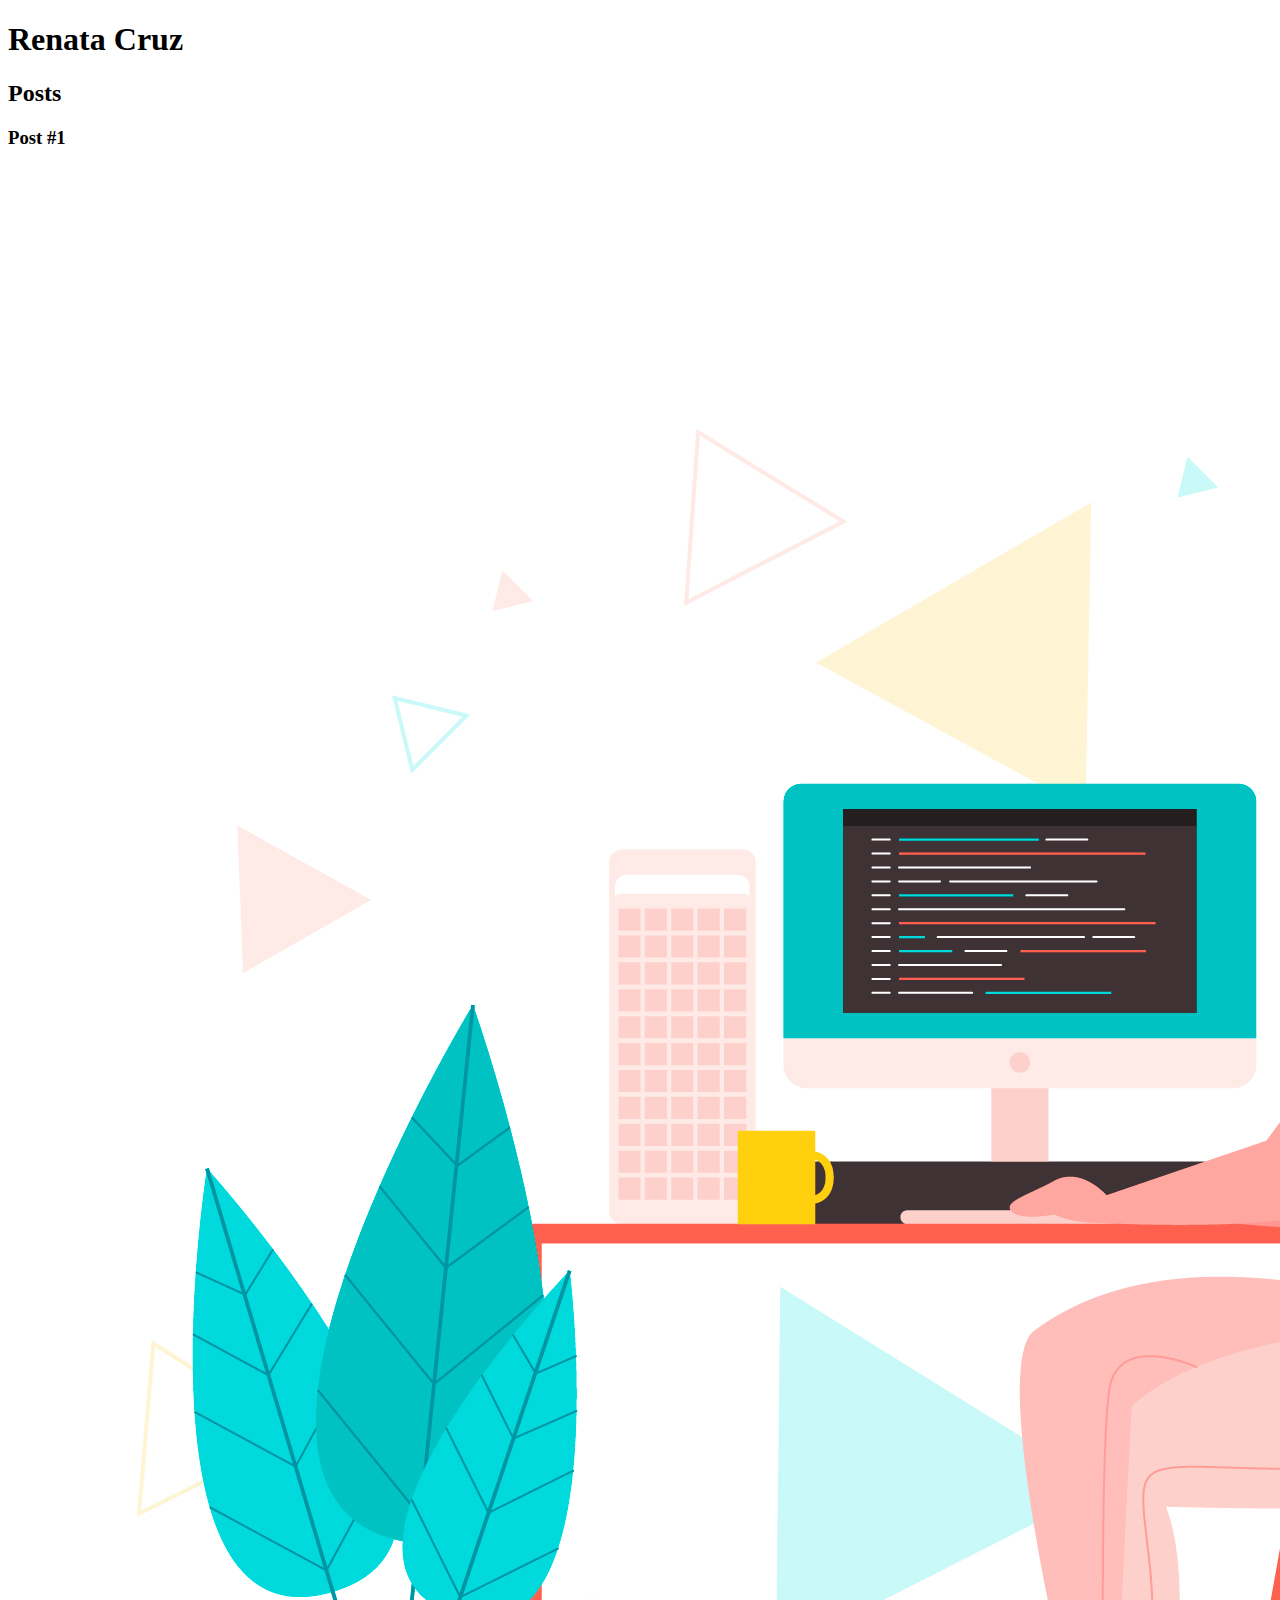
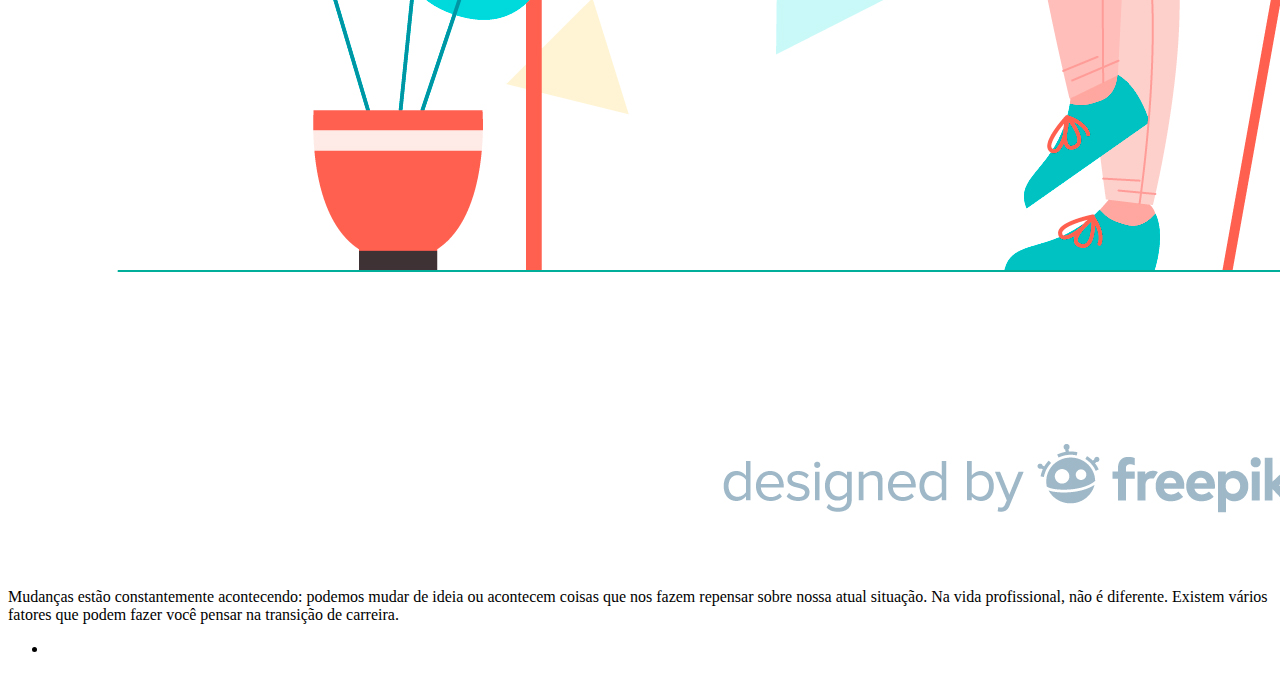
==== index.html @ f7fa0a42 "alteracao imagem" ====
<!DOCTYPE html>
<html>
    <head>
        <meta charset="UTF-8" lang="pt-br"/>
        <title> Renata Cruz </title>
    </head>
    <body>
        <header>
            <h1> Renata Cruz </h1>
        </header>
        <section>
            <header>
                <h2>Posts</h2>
            </header>
            <article>
                <header>
                    <h3>Post #1</h3>
                    <img src="images/2784258.jpg">
                </header>
                <p>
                    Mudanças estão constantemente acontecendo: podemos mudar de ideia ou acontecem coisas que nos fazem repensar sobre nossa atual situação.
                    Na vida profissional, não é diferente. Existem vários fatores que podem fazer você pensar na transição de carreira.
                </p>
            </article>
        </section>
        <footer>
            <ul>
                <li></li>
            </ul>
        </footer>
    </body>
</html>
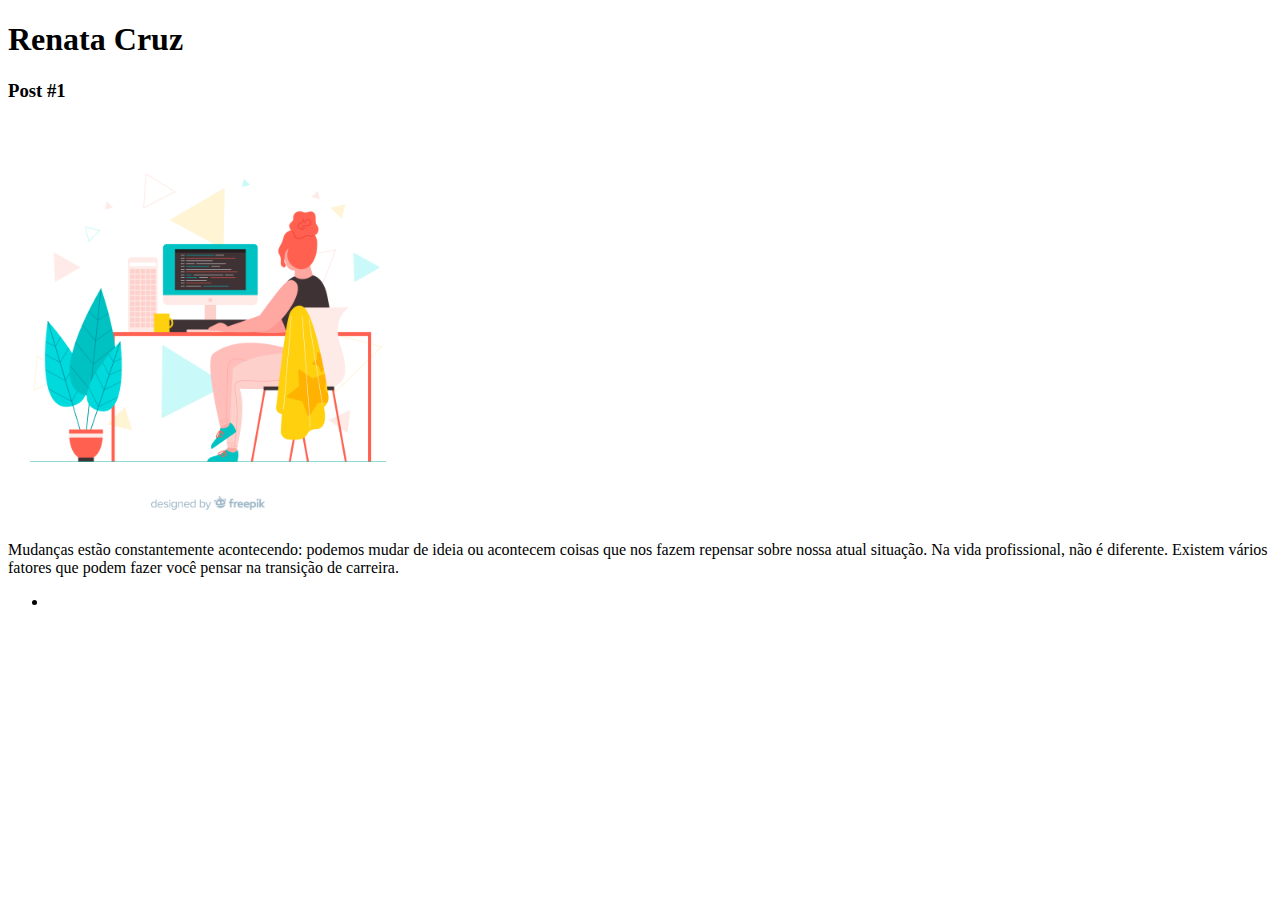
==== commit 3cf004ce: "alteracao final do curso" ====
--- a/index.html
+++ b/index.html
@@ -3,21 +3,19 @@
     <head>
         <meta charset="UTF-8" lang="pt-br"/>
         <title> Renata Cruz </title>
+        <link rel="stylesheet" href="style.css">    
     </head>
     <body>
         <header>
-            <h1> Renata Cruz </h1>
+            <h1 class="title"> Renata Cruz </h1>
         </header>
-        <section>
-            <header>
-                <h2>Posts</h2>
-            </header>
-            <article>
+        <section>          
+            <article class="post">
                 <header>
-                    <h3>Post #1</h3>
-                    <img src="images/2784258.jpg">
+                    <h3 class="post_title">Post #1</h3>
+                    <img src="images/2784258.jpg" alt="Ilustracao dev" height="400px" width="400px">
                 </header>
-                <p>
+                <p class="post_content">
                     Mudanças estão constantemente acontecendo: podemos mudar de ideia ou acontecem coisas que nos fazem repensar sobre nossa atual situação.
                     Na vida profissional, não é diferente. Existem vários fatores que podem fazer você pensar na transição de carreira.
                 </p>
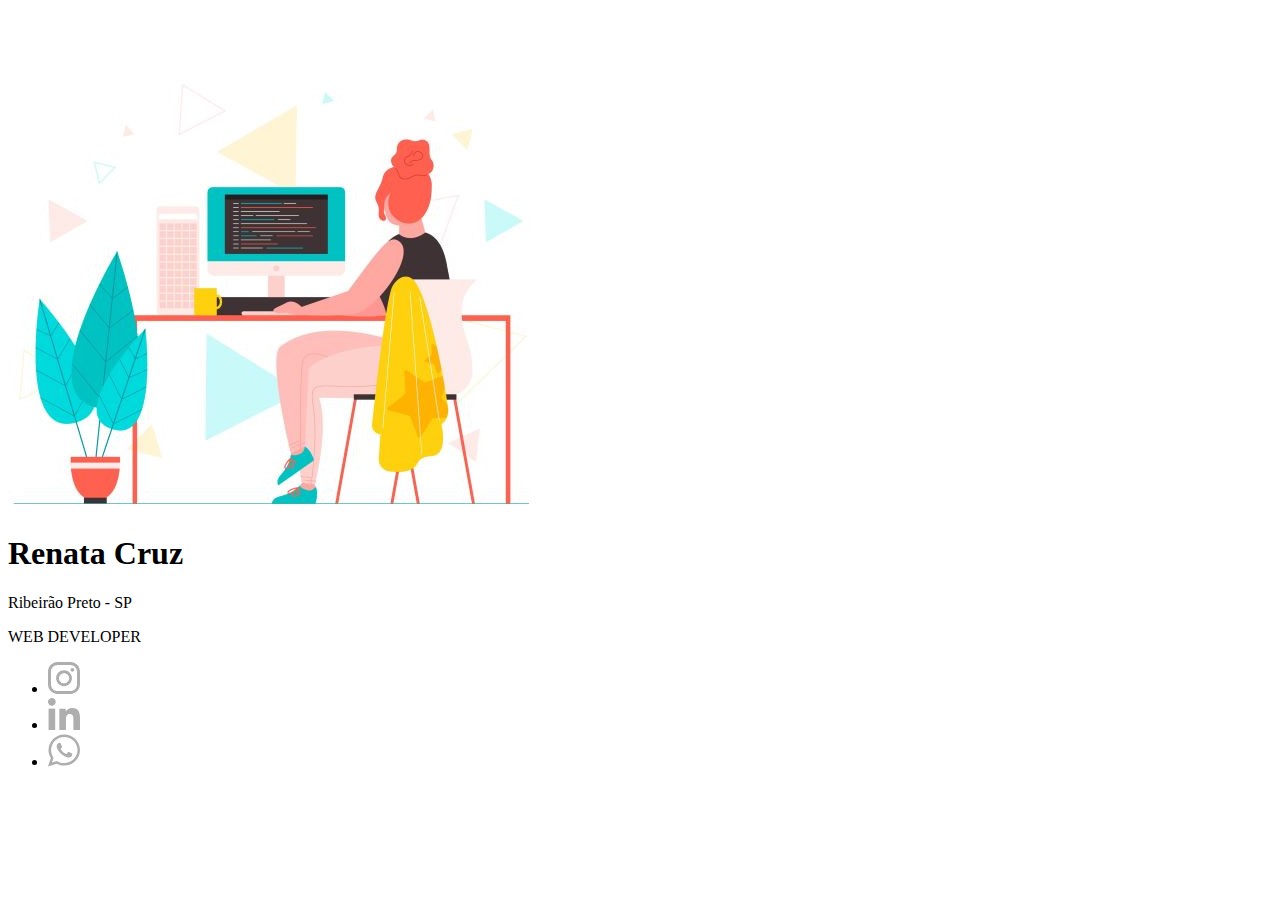
==== commit 41ad32cf: "alterando o perfil" ====
--- a/index.html
+++ b/index.html
@@ -1,30 +1,36 @@
 <!DOCTYPE html>
-<html>
-    <head>
-        <meta charset="UTF-8" lang="pt-br"/>
-        <title> Renata Cruz </title>
-        <link rel="stylesheet" href="style.css">    
-    </head>
-    <body>
-        <header>
-            <h1 class="title"> Renata Cruz </h1>
-        </header>
-        <section>          
-            <article class="post">
-                <header>
-                    <h3 class="post_title">Post #1</h3>
-                    <img src="images/2784258.jpg" alt="Ilustracao dev" height="400px" width="400px">
-                </header>
-                <p class="post_content">
-                    Mudanças estão constantemente acontecendo: podemos mudar de ideia ou acontecem coisas que nos fazem repensar sobre nossa atual situação.
-                    Na vida profissional, não é diferente. Existem vários fatores que podem fazer você pensar na transição de carreira.
-                </p>
-            </article>
-        </section>
-        <footer>
-            <ul>
-                <li></li>
-            </ul>
-        </footer>
-    </body>
+<html lang="en">
+<head>
+    <meta charset="UTF-8">
+
+    <meta name="viewport" content="width=device-width, initial-scale=1.0"/>
+
+    <title>Portifolio Pessoal</title>
+
+    <link rel="preconnect" href="https://fonts.googleapis.com">
+    <link rel="preconnect" href="https://fonts.gstatic.com" crossorigin>
+    <link href="https://fonts.googleapis.com/css2?family=Source+Code+Pro&display=swap" rel="stylesheet">
+    
+    <link rel="stylesheet" href="css/style.css">
+
+</head>
+<body>
+    <div class="box">
+        <img class="profile" src="images/Profile.jpg" alt="Profile"/>
+        <h1 class="title">Renata Cruz</h1>
+        <span>Ribeirão Preto - SP</span>
+        <p>WEB DEVELOPER</p>
+        <ul class="redes-sociais">
+            <li>
+                <a href="#"><img src="images/instagram.svg" alt="Instagram"></a>
+            </li>
+            <li>
+                <a href="#"><img src="images/linkedin.svg" alt="Linkedin"></a>
+            </li>
+            <li>
+                <a href="#"><img src="images/whatsapp.svg" alt="WhatsApp"></a>
+            </li>
+        </ul>
+    </div>
+</body>   
 </html>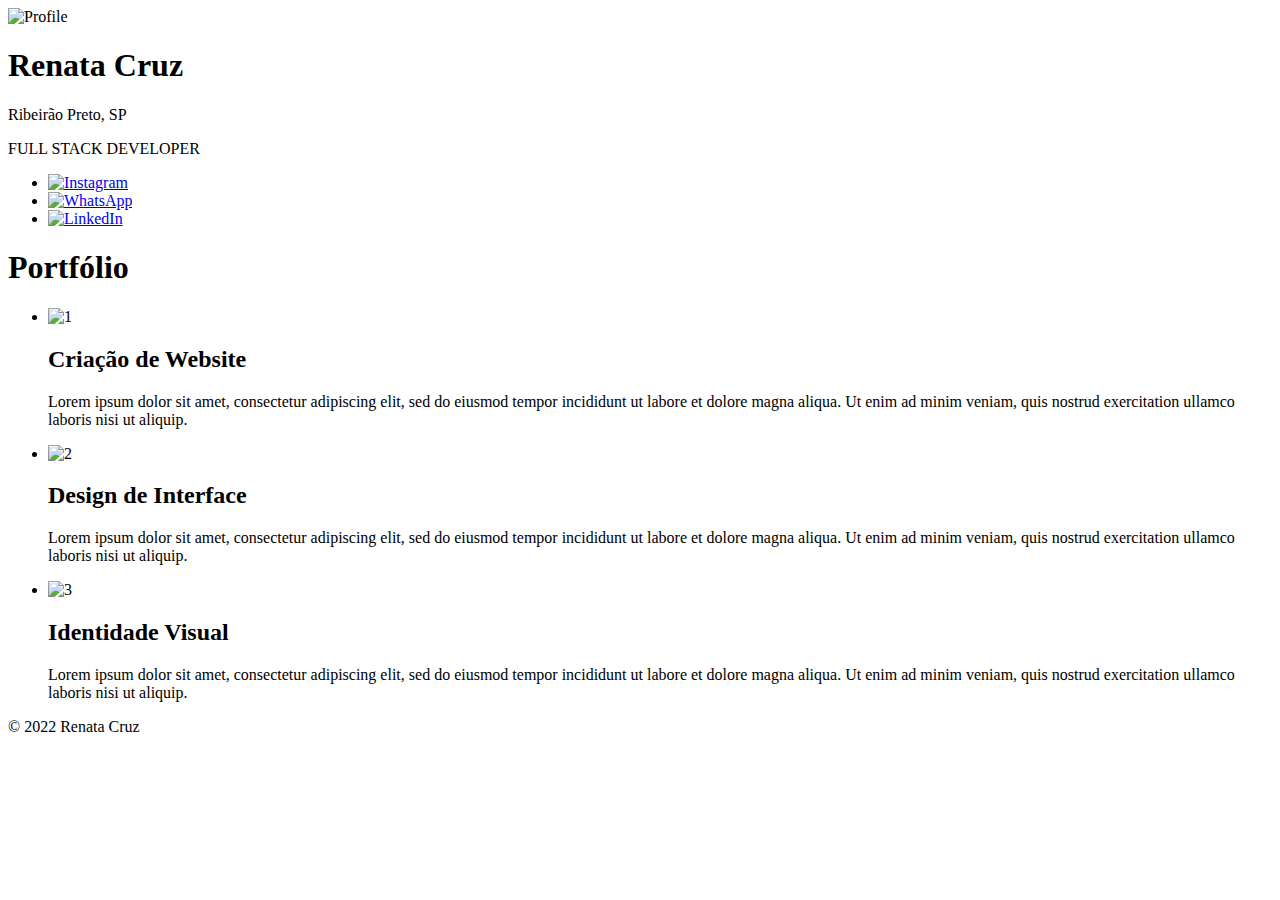
==== commit 092b726a: "Alterando o projeto" ====
--- a/index.html
+++ b/index.html
@@ -1,36 +1,76 @@
 <!DOCTYPE html>
 <html lang="en">
-<head>
-    <meta charset="UTF-8">
 
-    <meta name="viewport" content="width=device-width, initial-scale=1.0"/>
+    <head>
+        <meta charset="UTF-8" />
+        <meta name="viewport" content="width=device-width, initial-scale=1.0" />
+        <title>Portfólio Pessoal</title>
+        <link href="https://fonts.googleapis.com/css2?family=Source+Code+Pro&display=swap" rel="stylesheet" />
+        <link rel="stylesheet" href="css/style.css" />
+      </head>
 
-    <title>Portifolio Pessoal</title>
-
-    <link rel="preconnect" href="https://fonts.googleapis.com">
-    <link rel="preconnect" href="https://fonts.gstatic.com" crossorigin>
-    <link href="https://fonts.googleapis.com/css2?family=Source+Code+Pro&display=swap" rel="stylesheet">
-    
-    <link rel="stylesheet" href="css/style.css">
-
-</head>
-<body>
-    <div class="box">
-        <img class="profile" src="images/Profile.jpg" alt="Profile"/>
-        <h1 class="title">Renata Cruz</h1>
-        <span>Ribeirão Preto - SP</span>
-        <p>WEB DEVELOPER</p>
-        <ul class="redes-sociais">
-            <li>
-                <a href="#"><img src="images/instagram.svg" alt="Instagram"></a>
-            </li>
-            <li>
-                <a href="#"><img src="images/linkedin.svg" alt="Linkedin"></a>
-            </li>
-            <li>
-                <a href="#"><img src="images/whatsapp.svg" alt="WhatsApp"></a>
-            </li>
-        </ul>
-    </div>
-</body>   
-</html>+      <body>
+        <div class="container">
+          <div class="profile box">
+            <img class="profile-pic" src="img/profile.jpg" alt="Profile" />
+            <h1 class="title">Renata Cruz</h1>
+            <span>Ribeirão Preto, SP</span>
+            <p>FULL STACK DEVELOPER</p>
+            <ul class="redes-sociais">
+              <li>
+                <a href="#"><img src="img/instagram.svg" alt="Instagram" /></a>
+              </li>
+              <li>
+                <a href="#"><img src="img/whatsapp.svg" alt="WhatsApp" /></a>
+              </li>
+              <li>
+                <a href="#"><img src="img/linkedin.svg" alt="LinkedIn" /></a>
+              </li>
+            </ul>
+          </div>
+          <div class="portfolio box">
+            <h1 class="title">Portfólio</h1>
+            <ul>
+              <li>
+                <img src="img/1.jpg" alt="1" />
+                <div>
+                  <h2>Criação de Website</h2>
+                  <p>
+                    Lorem ipsum dolor sit amet, consectetur adipiscing elit, sed do
+                    eiusmod tempor incididunt ut labore et dolore magna aliqua. Ut
+                    enim ad minim veniam, quis nostrud exercitation ullamco laboris
+                    nisi ut aliquip.
+                  </p>
+                </div>
+              </li>
+              <li>
+                <img src="img/2.jpg" alt="2" />
+                <div>
+                  <h2>Design de Interface</h2>
+                  <p>
+                    Lorem ipsum dolor sit amet, consectetur adipiscing elit, sed do
+                    eiusmod tempor incididunt ut labore et dolore magna aliqua. Ut
+                    enim ad minim veniam, quis nostrud exercitation ullamco laboris
+                    nisi ut aliquip.
+                  </p>
+                </div>
+              </li>
+              <li>
+                <img src="img/3.jpg" alt="3" />
+                <div>
+                  <h2>Identidade Visual</h2>
+                  <p>
+                    Lorem ipsum dolor sit amet, consectetur adipiscing elit, sed do
+                    eiusmod tempor incididunt ut labore et dolore magna aliqua. Ut
+                    enim ad minim veniam, quis nostrud exercitation ullamco laboris
+                    nisi ut aliquip.
+                  </p>
+                </div>
+              </li>
+            </ul>
+          </div>
+          <p class="copyright">© 2022 Renata Cruz</p>
+        </div>
+      </body>
+      
+      </html>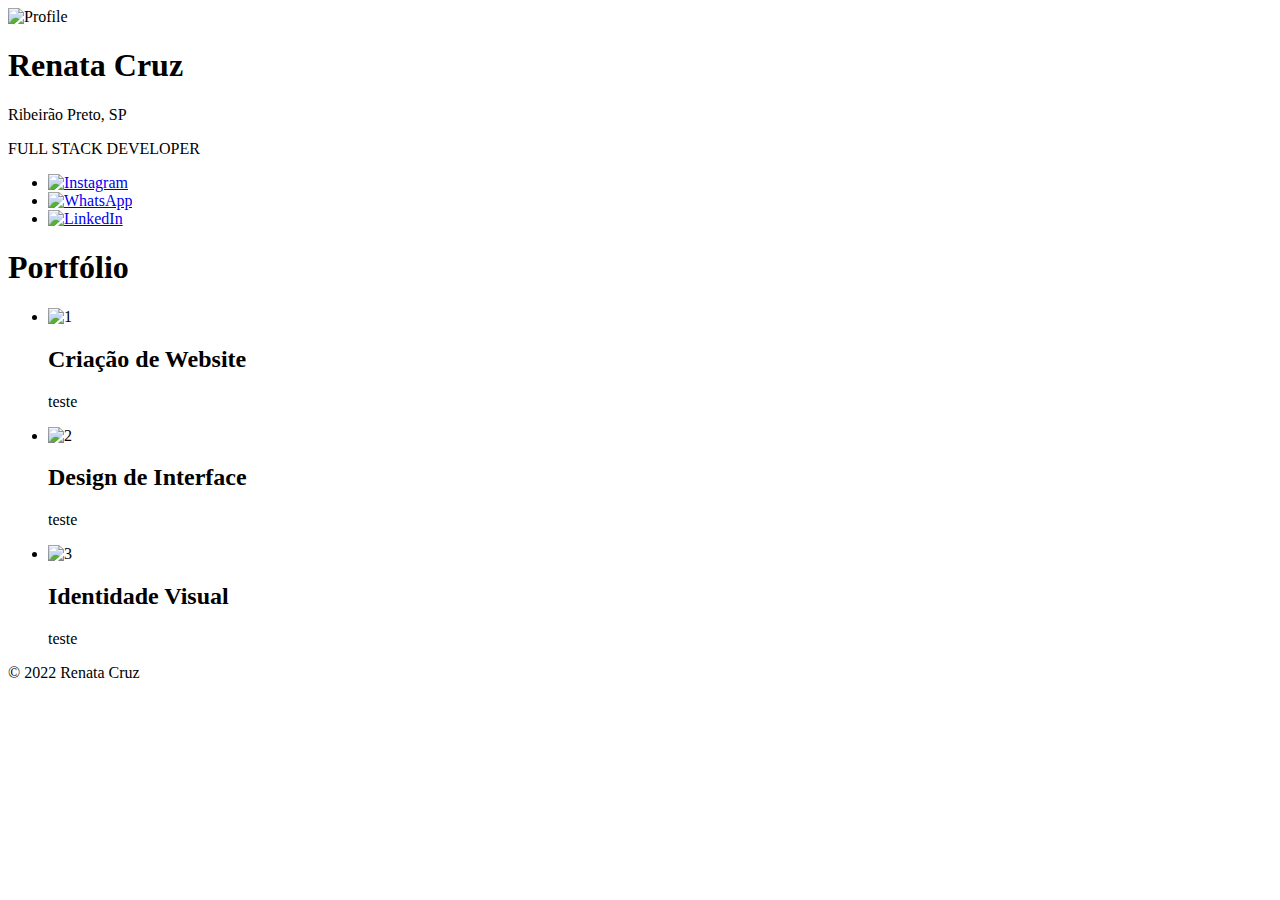
==== commit dd4d27fd: "Teste" ====
--- a/index.html
+++ b/index.html
@@ -36,10 +36,7 @@
                 <div>
                   <h2>Criação de Website</h2>
                   <p>
-                    Lorem ipsum dolor sit amet, consectetur adipiscing elit, sed do
-                    eiusmod tempor incididunt ut labore et dolore magna aliqua. Ut
-                    enim ad minim veniam, quis nostrud exercitation ullamco laboris
-                    nisi ut aliquip.
+                    teste
                   </p>
                 </div>
               </li>
@@ -48,10 +45,7 @@
                 <div>
                   <h2>Design de Interface</h2>
                   <p>
-                    Lorem ipsum dolor sit amet, consectetur adipiscing elit, sed do
-                    eiusmod tempor incididunt ut labore et dolore magna aliqua. Ut
-                    enim ad minim veniam, quis nostrud exercitation ullamco laboris
-                    nisi ut aliquip.
+                    teste
                   </p>
                 </div>
               </li>
@@ -60,10 +54,7 @@
                 <div>
                   <h2>Identidade Visual</h2>
                   <p>
-                    Lorem ipsum dolor sit amet, consectetur adipiscing elit, sed do
-                    eiusmod tempor incididunt ut labore et dolore magna aliqua. Ut
-                    enim ad minim veniam, quis nostrud exercitation ullamco laboris
-                    nisi ut aliquip.
+                    teste
                   </p>
                 </div>
               </li>
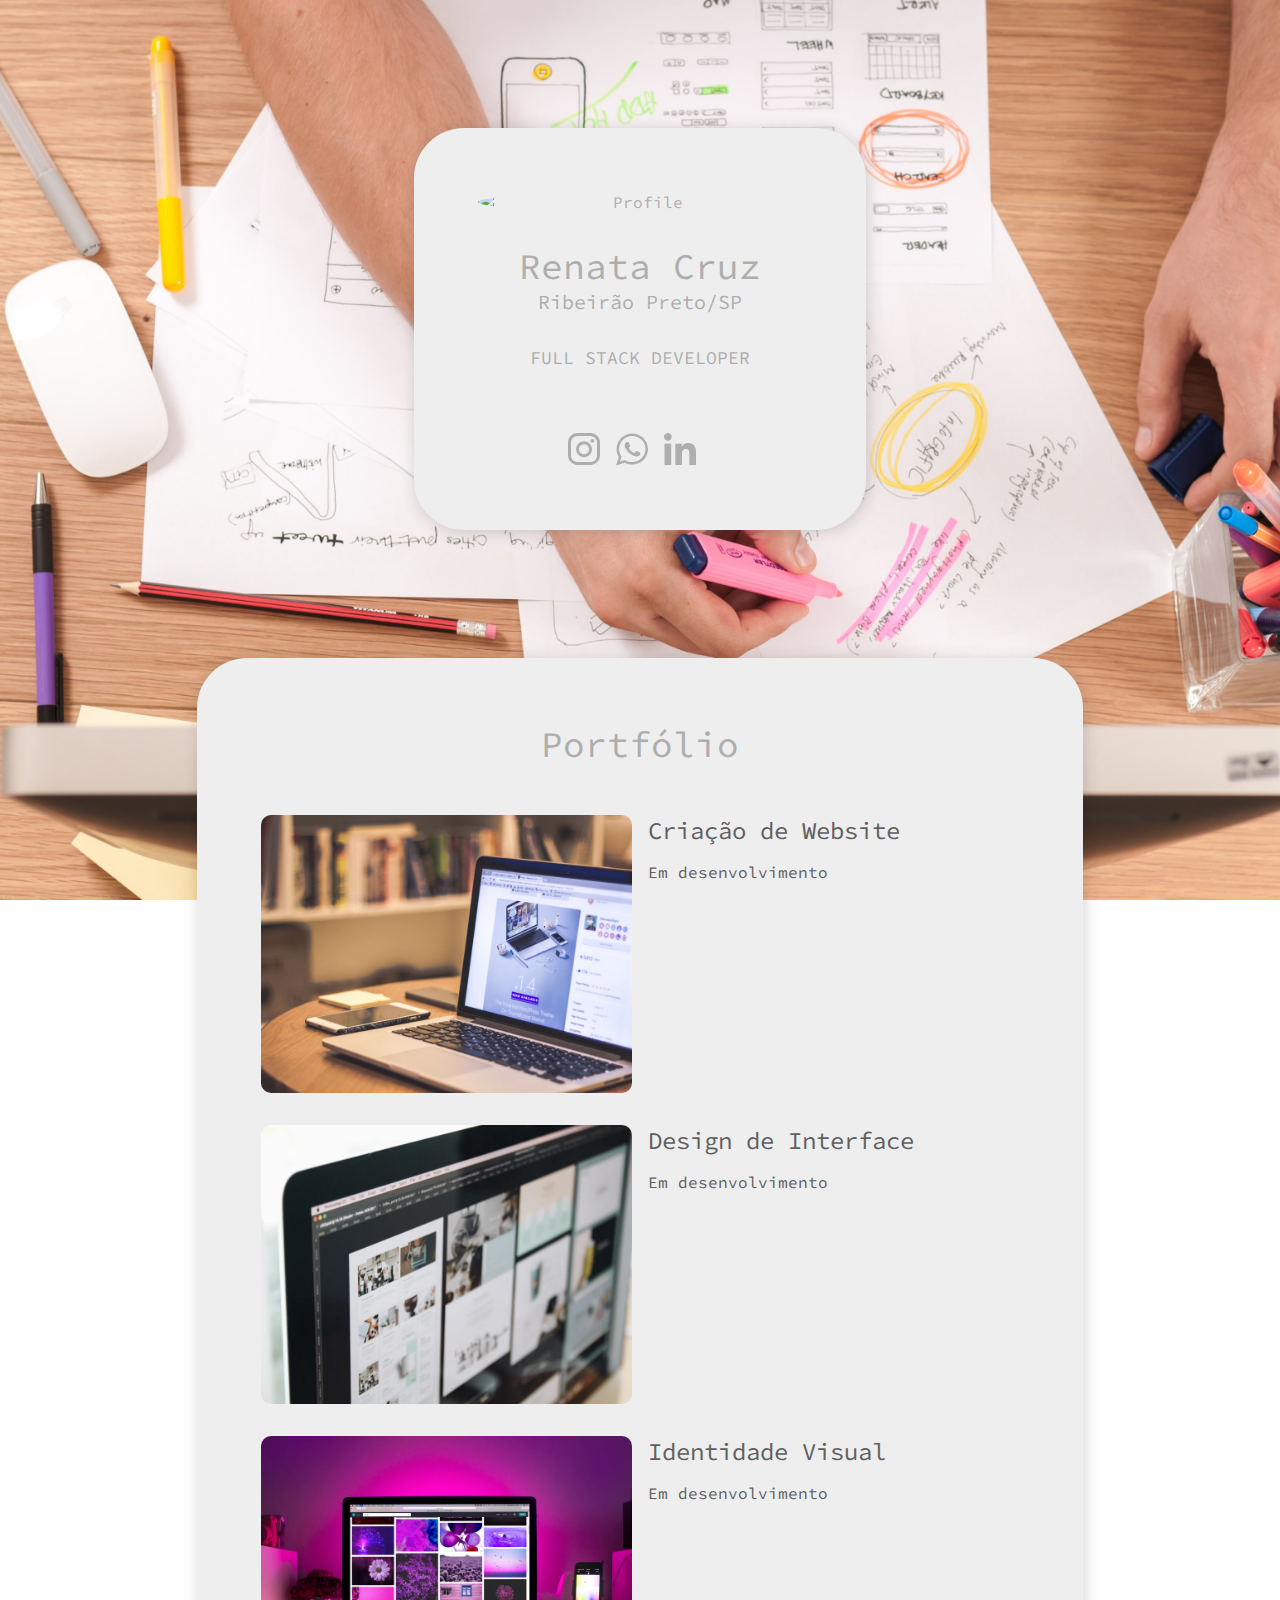
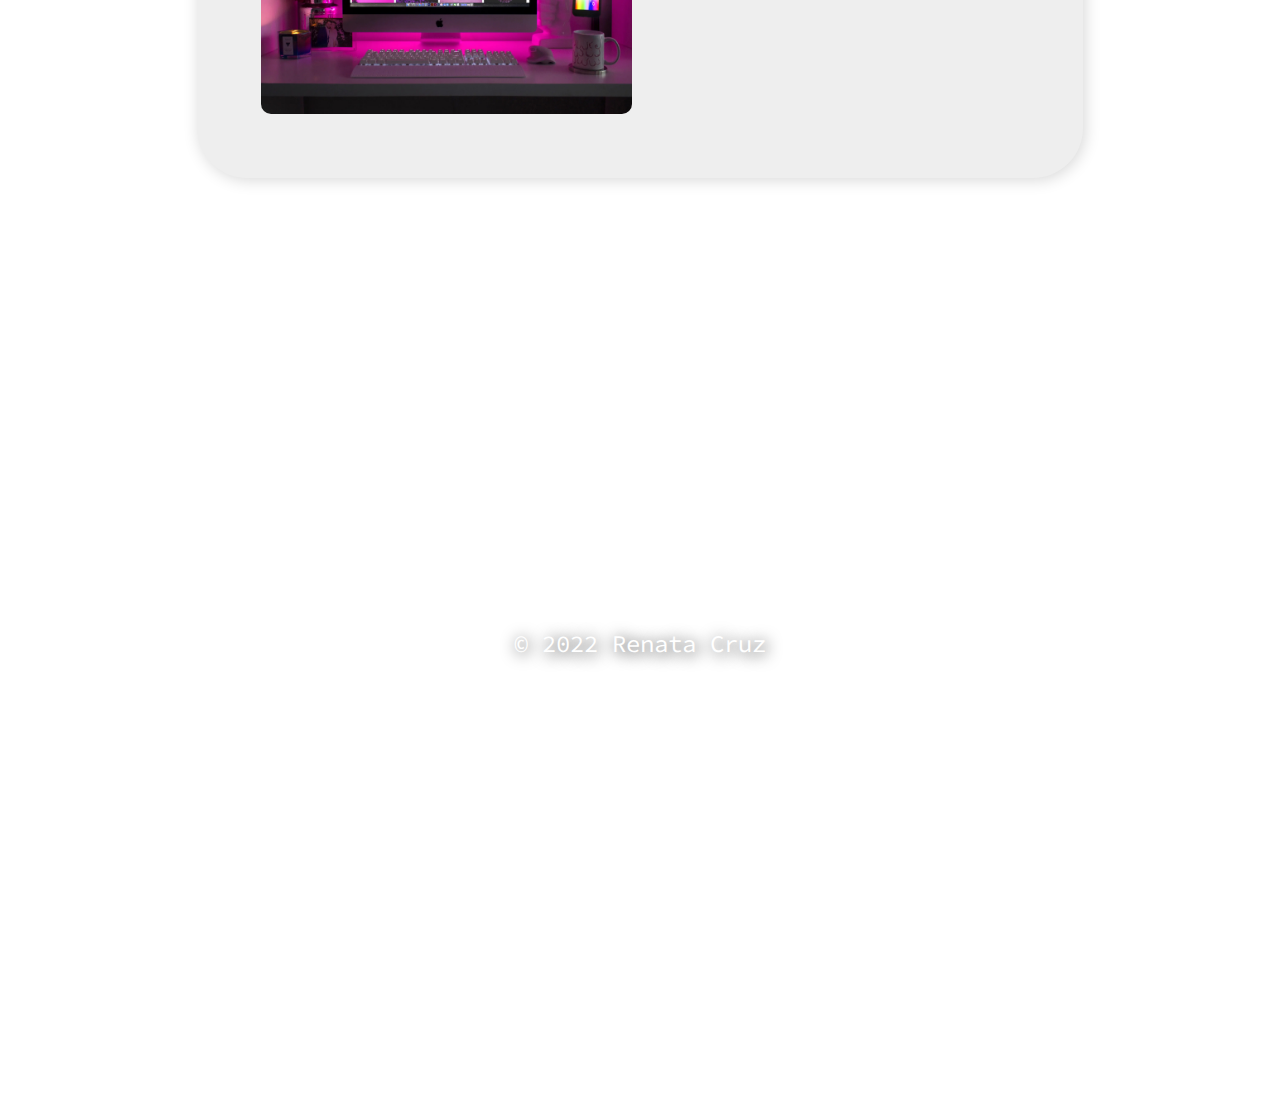
==== commit 219eac23: "Alterando as imagens" ====
--- a/index.html
+++ b/index.html
@@ -12,19 +12,19 @@
       <body>
         <div class="container">
           <div class="profile box">
-            <img class="profile-pic" src="img/profile.jpg" alt="Profile" />
+            <img class="profile-pic" src="images/profile.jpg" alt="Profile" />
             <h1 class="title">Renata Cruz</h1>
-            <span>Ribeirão Preto, SP</span>
+            <span>Ribeirão Preto/SP</span>
             <p>FULL STACK DEVELOPER</p>
             <ul class="redes-sociais">
               <li>
-                <a href="#"><img src="img/instagram.svg" alt="Instagram" /></a>
+                <a href="#"><img src="images/instagram.svg" alt="Instagram" /></a>
               </li>
               <li>
-                <a href="#"><img src="img/whatsapp.svg" alt="WhatsApp" /></a>
+                <a href="#"><img src="images/whatsapp.svg" alt="WhatsApp" /></a>
               </li>
               <li>
-                <a href="#"><img src="img/linkedin.svg" alt="LinkedIn" /></a>
+                <a href="#"><img src="images/linkedin.svg" alt="LinkedIn" /></a>
               </li>
             </ul>
           </div>
@@ -32,29 +32,29 @@
             <h1 class="title">Portfólio</h1>
             <ul>
               <li>
-                <img src="img/1.jpg" alt="1" />
+                <img src="images/1.jpg" alt="1" />
                 <div>
                   <h2>Criação de Website</h2>
                   <p>
-                    teste
+                    Em desenvolvimento
                   </p>
                 </div>
               </li>
               <li>
-                <img src="img/2.jpg" alt="2" />
+                <img src="images/2.jpg" alt="2" />
                 <div>
                   <h2>Design de Interface</h2>
                   <p>
-                    teste
+                    Em desenvolvimento
                   </p>
                 </div>
               </li>
               <li>
-                <img src="img/3.jpg" alt="3" />
+                <img src="images/3.jpg" alt="3" />
                 <div>
                   <h2>Identidade Visual</h2>
                   <p>
-                    teste
+                    Em desenvolvimento
                   </p>
                 </div>
               </li>
--- a/css/style.css
+++ b/css/style.css
@@ -0,0 +1,145 @@
+* {
+    margin: 0;
+    padding: 0;
+}
+
+img {
+    display: block;
+    max-width: 100%;
+}
+
+li {
+    list-style: none;
+}
+
+body {
+    font-family: 'Source Code Pro', monospace;
+    background: url(../images/bg.jpg) no-repeat top center;
+    background-attachment: fixed;
+    background-size: cover;
+    display: grid;
+    align-items: center;
+    justify-items: center;
+    height: 100vh;
+    color: #aeaeae;    
+}
+
+  .container {
+    padding: 0 16px;
+  }
+  
+  .title {
+    font-size: 36px;
+    font-weight: normal;
+  }
+  
+  .profile {
+    max-width: 452px;
+    box-sizing: border-box;
+    margin: 0 auto;
+  }
+  
+  .box {
+    background: #eee;
+    padding: 4rem;
+    box-shadow: 2px 2px 16px rgba(0, 0, 0, 0.16);
+    border-radius: 50px;
+    text-align: center;
+    margin-top: 8rem;
+  }
+  
+  .profile-pic {
+    border-radius: 50%;
+    margin: 0 auto 2rem auto;
+  }
+  
+  .profile span {
+    font-size: 20px;
+  }
+  
+  .profile p {
+    font-size: 18px;
+    margin-top: 2rem;
+    margin-bottom: 4rem;
+  }
+  
+  .redes-sociais {
+    display: flex;
+    justify-content: center;
+  }
+  
+  .redes-sociais li {
+    margin-right: 1rem;
+  }
+  
+  .portfolio {
+    max-width: 886px;
+    box-sizing: border-box;
+  }
+  
+  .portfolio ul {
+    margin-top: 3rem;
+  }
+  
+  .portfolio li {
+    display: grid;
+    grid-template-columns: 1fr 1fr;
+    text-align: left;
+    gap: 1rem;
+    color: #606060;
+  }
+  
+  .portfolio li + li {
+    margin-top: 2rem;
+  }
+  
+  .portfolio img {
+    border-radius: 10px;
+  }
+  
+  .portfolio h2 {
+    font-weight: normal;
+    margin-bottom: 1rem;
+  }
+  
+  .copyright {
+    font-size: 24px;
+    color: white;
+    text-shadow: 2px 2px 16px black;
+    margin-top: 50vh;
+    padding-bottom: 50vh;
+    text-align: center;
+  }
+  
+  @media (max-width: 600px) {
+    body {
+      background-attachment: initial;
+      background-size: contain;
+      background-color: #f0e6da;
+    }
+    .box {
+      padding: 2rem;
+      margin-top: 4rem;
+      border-radius: 30px;
+    }
+    .box:first-child {
+      padding: 3rem;
+    }
+    .portfolio ul {
+      margin-top: 1rem;
+    }
+    .portfolio li {
+      grid-template-columns: 1fr;
+      justify-items: center;
+    }
+    .portfolio li div {
+      max-width: 448px;
+    }
+    .copyright {
+      font-size: 18px;
+      color: #606060;
+      text-shadow: none;
+      margin: 0;
+      padding: 4rem 0;
+    }
+  }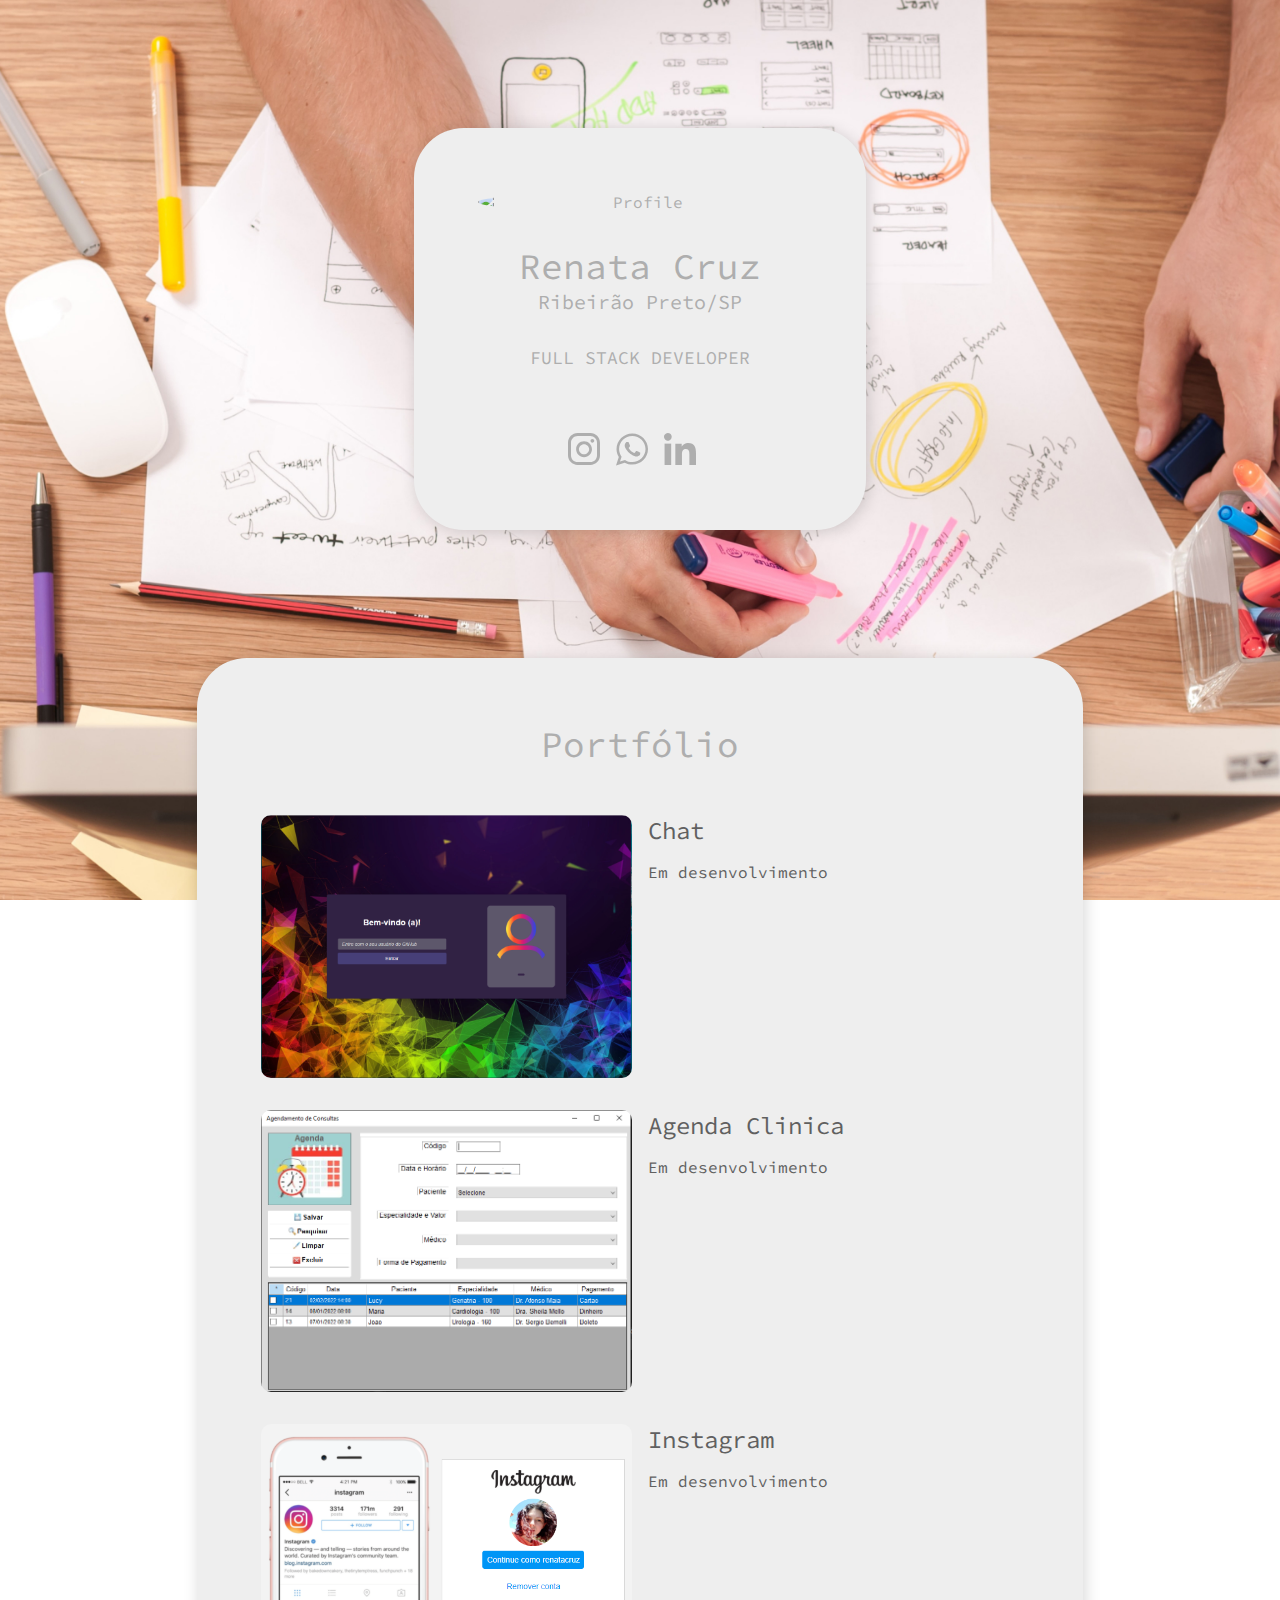
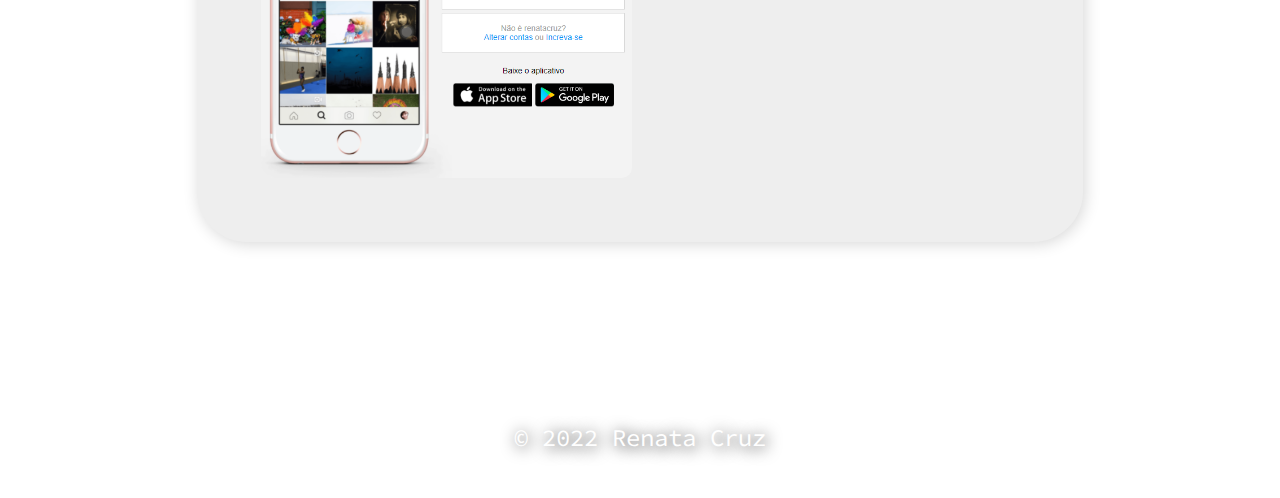
==== commit ec2a3720: "Alterando as imagens" ====
--- a/index.html
+++ b/index.html
@@ -34,7 +34,7 @@
               <li>
                 <img src="images/1.jpg" alt="1" />
                 <div>
-                  <h2>Criação de Website</h2>
+                  <h2>Chat</h2>
                   <p>
                     Em desenvolvimento
                   </p>
@@ -43,7 +43,7 @@
               <li>
                 <img src="images/2.jpg" alt="2" />
                 <div>
-                  <h2>Design de Interface</h2>
+                  <h2>Agenda Clinica</h2>
                   <p>
                     Em desenvolvimento
                   </p>
@@ -52,7 +52,7 @@
               <li>
                 <img src="images/3.jpg" alt="3" />
                 <div>
-                  <h2>Identidade Visual</h2>
+                  <h2>Instagram</h2>
                   <p>
                     Em desenvolvimento
                   </p>
@@ -62,6 +62,5 @@
           </div>
           <p class="copyright">© 2022 Renata Cruz</p>
         </div>
-      </body>
-      
+      </body> 
       </html>--- a/css/style.css
+++ b/css/style.css
@@ -106,8 +106,8 @@
     font-size: 24px;
     color: white;
     text-shadow: 2px 2px 16px black;
-    margin-top: 50vh;
-    padding-bottom: 50vh;
+    margin-top: 20vh;
+    padding-bottom: 5vh;
     text-align: center;
   }
   
@@ -140,6 +140,6 @@
       color: #606060;
       text-shadow: none;
       margin: 0;
-      padding: 4rem 0;
+      padding: 2rem 0;
     }
   }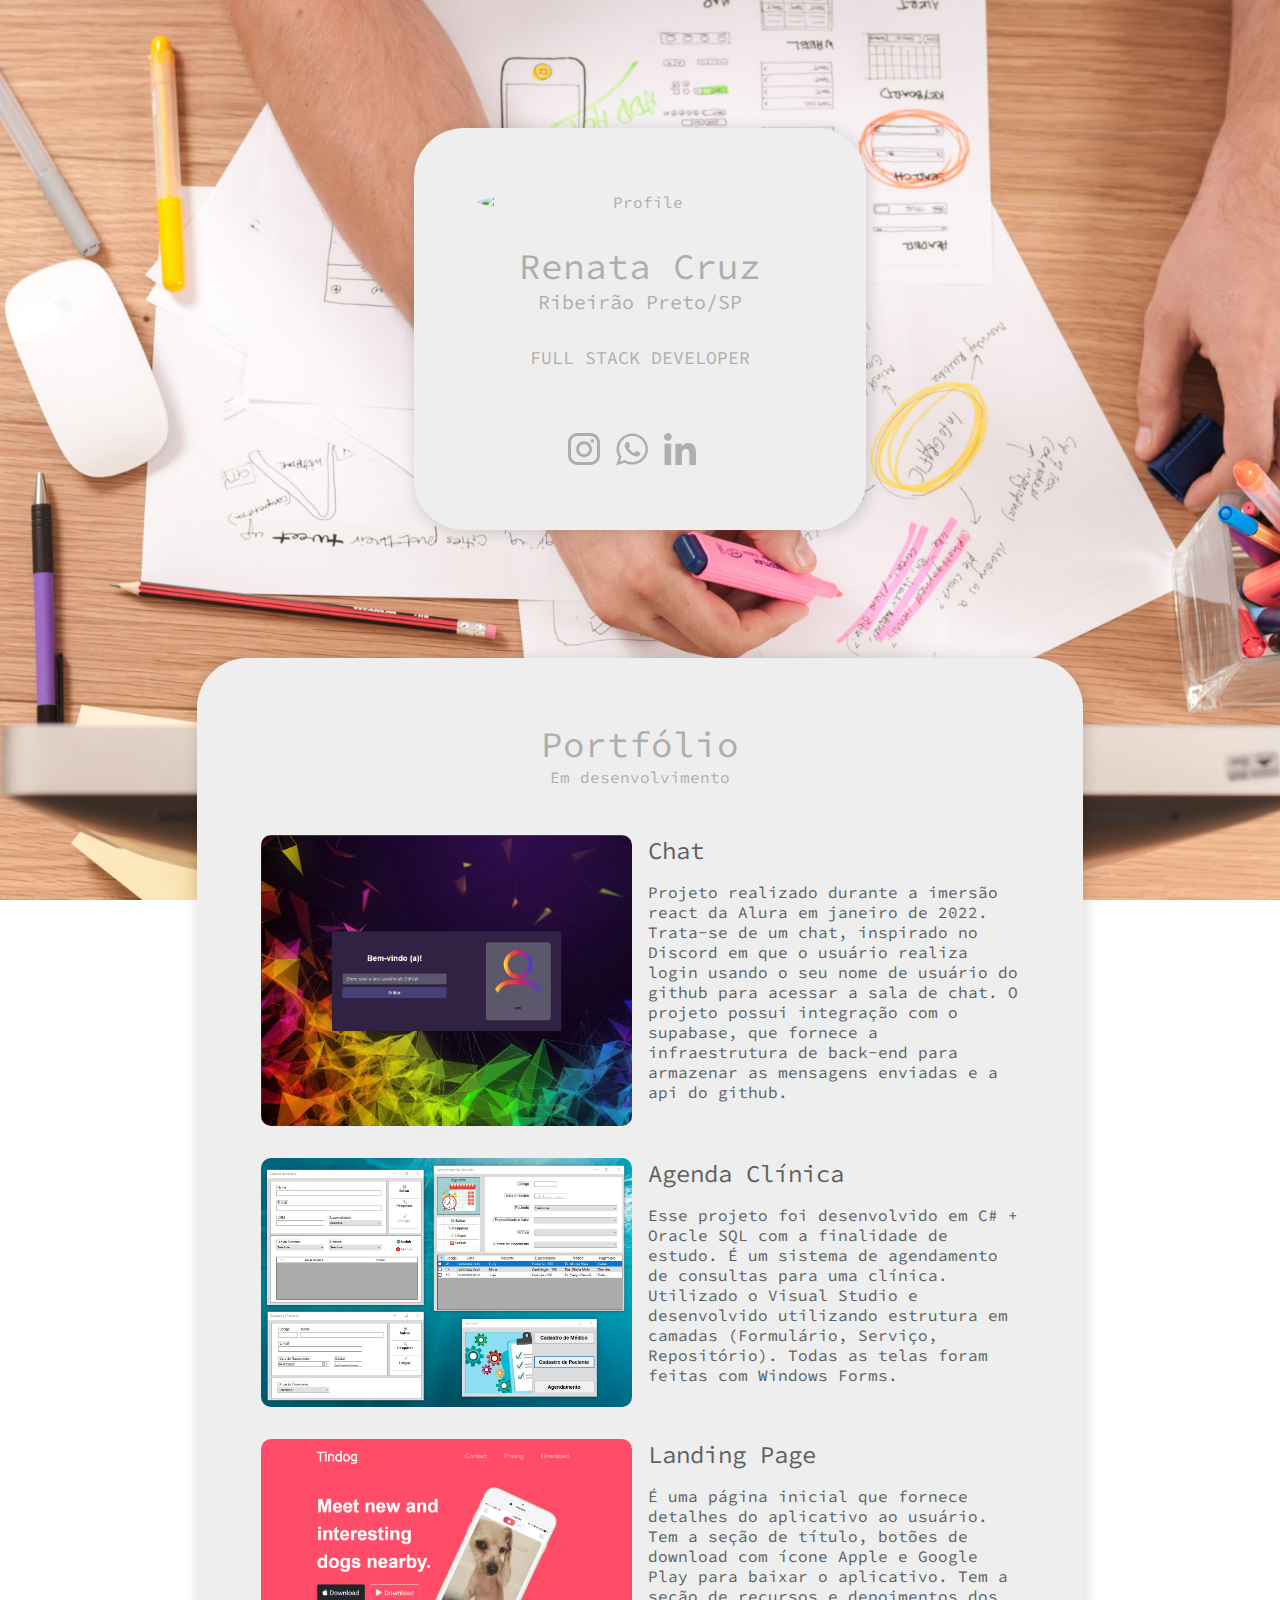
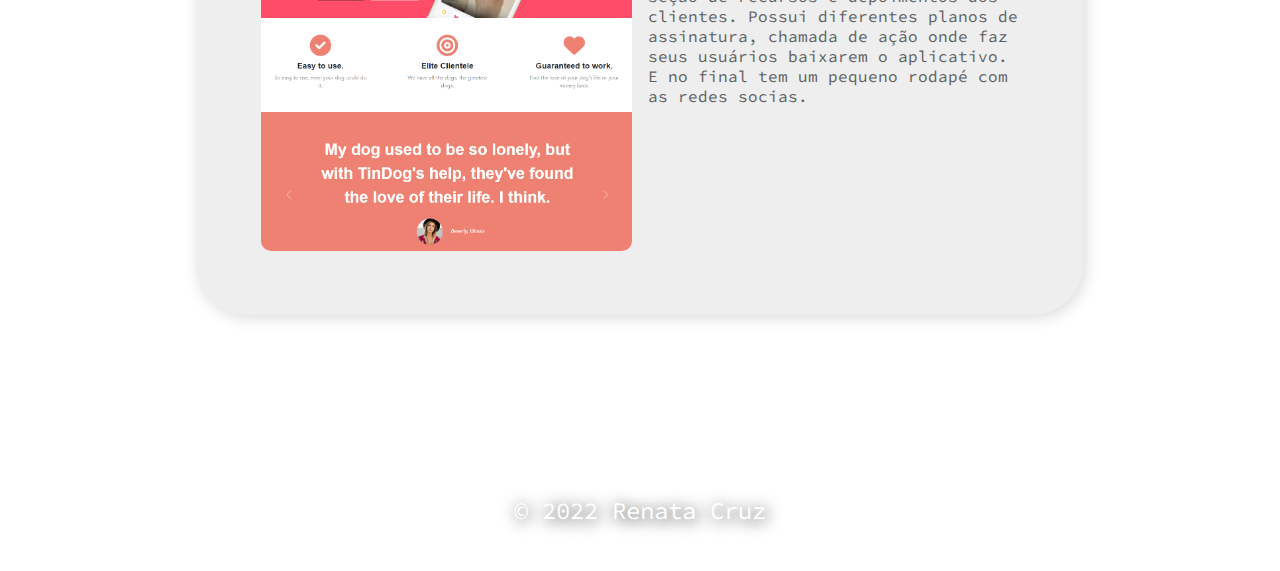
==== commit 975fd837: "Alterando as imagens" ====
--- a/index.html
+++ b/index.html
@@ -30,31 +30,43 @@
           </div>
           <div class="portfolio box">
             <h1 class="title">Portfólio</h1>
+
+            <p>Em desenvolvimento</p>
+
             <ul>
               <li>
                 <img src="images/1.jpg" alt="1" />
                 <div>
                   <h2>Chat</h2>
                   <p>
-                    Em desenvolvimento
+                    Projeto realizado durante a imersão react da Alura em janeiro de 2022. 
+                    Trata-se de um chat, inspirado no Discord em que o usuário realiza login usando o seu nome de usuário do github para acessar a sala de chat. 
+                    O projeto possui integração com o supabase, que fornece a infraestrutura de back-end para armazenar as mensagens enviadas e a api do github.
                   </p>
                 </div>
               </li>
               <li>
                 <img src="images/2.jpg" alt="2" />
                 <div>
-                  <h2>Agenda Clinica</h2>
+                  <h2>Agenda Clínica</h2>
                   <p>
-                    Em desenvolvimento
+                    Esse projeto foi desenvolvido em C# + Oracle SQL com a finalidade de estudo.
+                    É um sistema de agendamento de consultas para uma clínica.
+                    Utilizado o Visual Studio e desenvolvido utilizando estrutura em camadas (Formulário, Serviço, Repositório).
+                    Todas as telas foram feitas com Windows Forms.
                   </p>
                 </div>
               </li>
               <li>
                 <img src="images/3.jpg" alt="3" />
                 <div>
-                  <h2>Instagram</h2>
+                  <h2>Landing Page</h2>
                   <p>
-                    Em desenvolvimento
+                    É uma página inicial que fornece detalhes do aplicativo ao usuário. 
+                    Tem a seção de título, botões de download com ícone Apple e Google Play para baixar o aplicativo.  
+                    Tem a seção de recursos e depoimentos dos clientes.
+                    Possui diferentes planos de assinatura, chamada de ação onde faz seus usuários baixarem o aplicativo.
+                    E no final tem um pequeno rodapé com as redes socias.
                   </p>
                 </div>
               </li>
